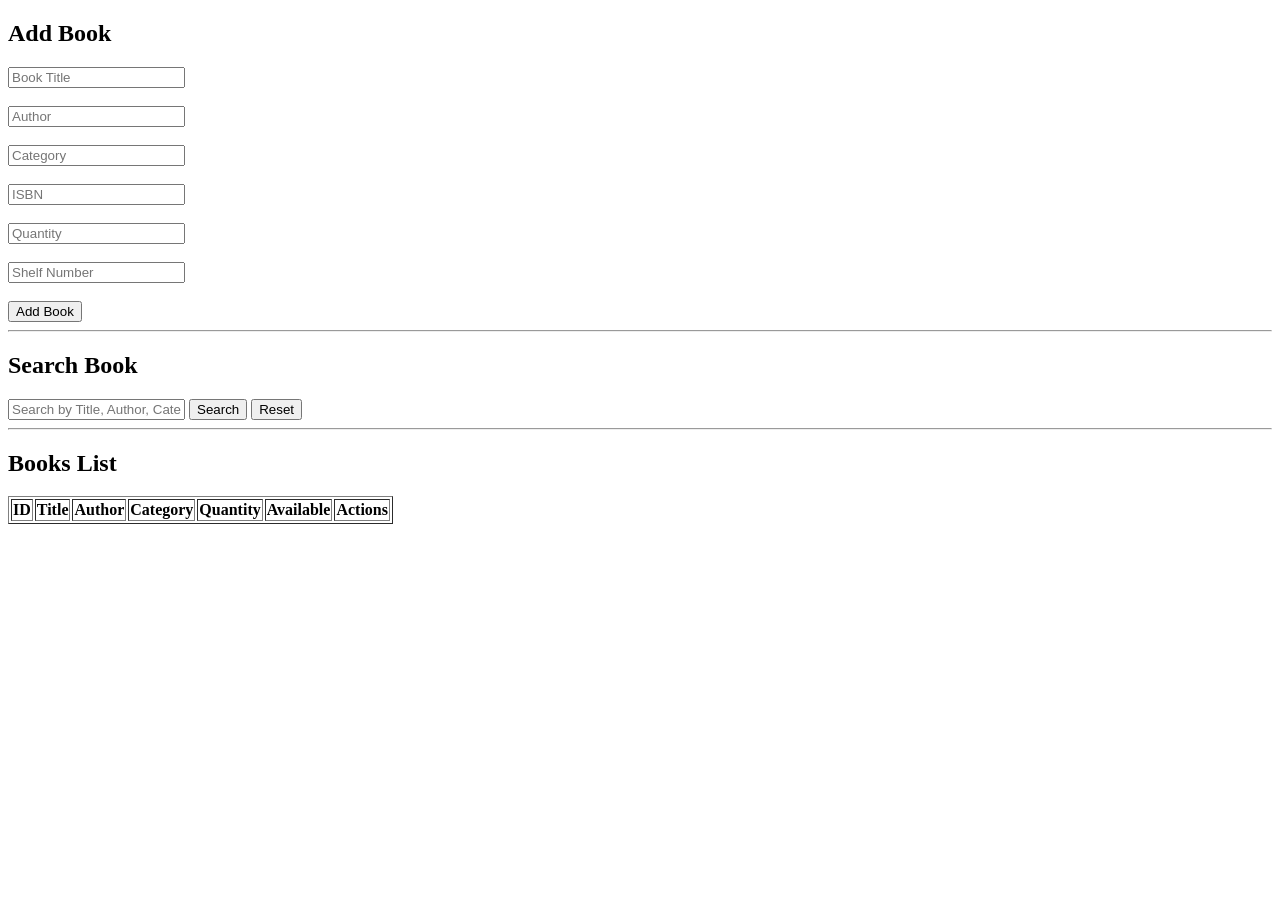
==== frontend/books.html @ e3973781 "Completed Admin Book Management Module" ====
<!DOCTYPE html>
<html>

<head>

<title>Books</title>

<link rel="stylesheet" href="css/style.css">

</head>

<body>

<h2>Add Book</h2>

<form id="bookForm">

<input
type="text"
id="title"
placeholder="Book Title"
required>

<br><br>

<input
type="text"
id="author"
placeholder="Author"
required>

<br><br>

<input
type="text"
id="category"
placeholder="Category"
required>

<br><br>

<input
type="text"
id="isbn"
placeholder="ISBN"
required>

<br><br>

<input
type="number"
id="quantity"
placeholder="Quantity"
required>

<br><br>

<input
type="text"
id="shelfNo"
placeholder="Shelf Number"
required>

<br><br>

<button type="submit">

Add Book

</button>

</form>

<hr>
<h2>Search Book</h2>

<input
type="text"
id="search"
placeholder="Search by Title, Author, Category or ISBN">

<button onclick="searchBook()">
Search
</button>

<button onclick="loadBooks()">
Reset
</button>

<hr>

<h2>Books List</h2>

<table border="1">

<thead>

<tr>

<th>ID</th>

<th>Title</th>

<th>Author</th>

<th>Category</th>

<th>Quantity</th>

<th>Available</th>

<th>Actions</th>

</tr>

</thead>

<tbody id="bookTable">

</tbody>

</table>

<script src="js/books.js"></script>

</body>

</html>
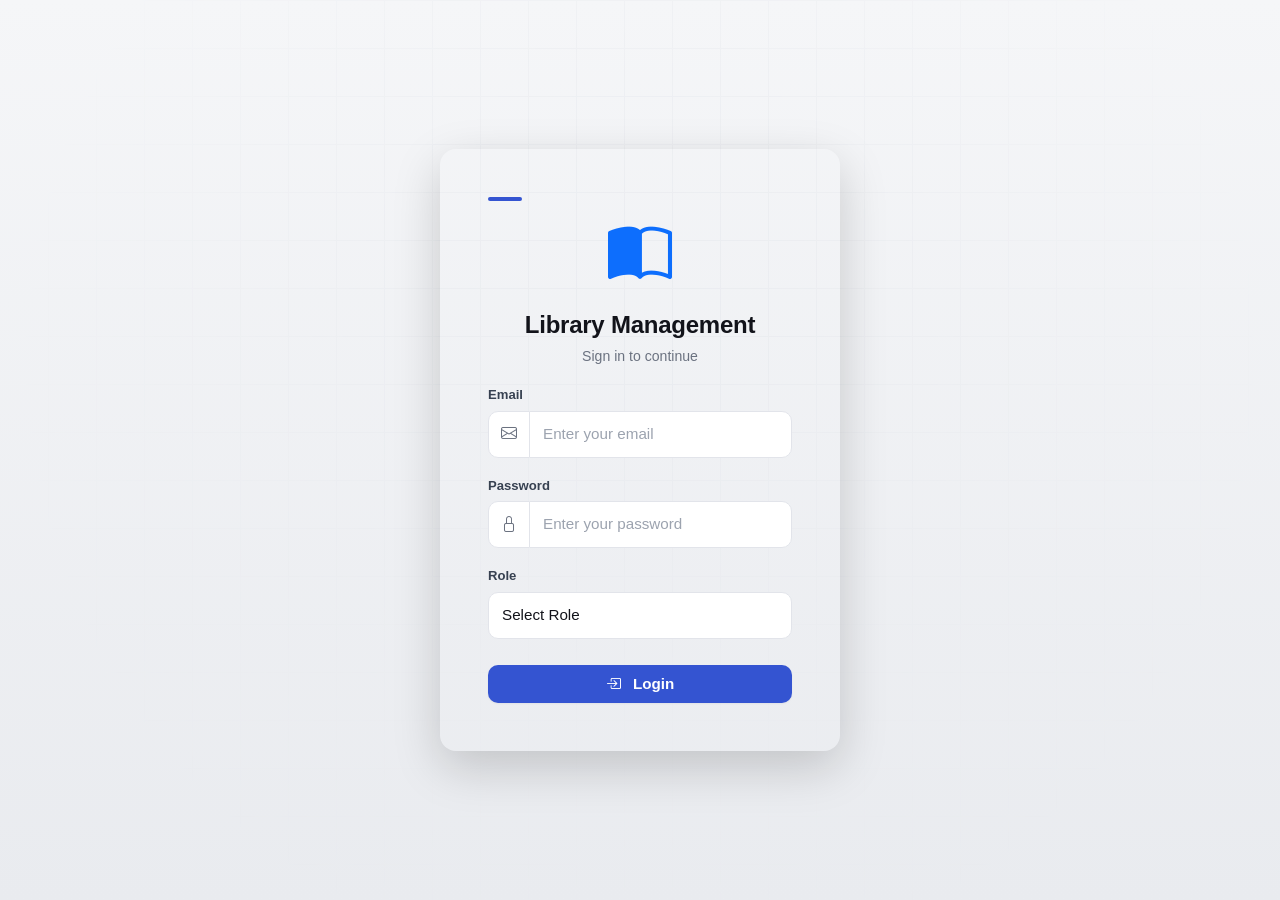
==== commit 167107a4: "styles-2" ====
--- a/frontend/books.html
+++ b/frontend/books.html
@@ -1,128 +1,269 @@
 <!DOCTYPE html>
-<html>
-
+<html lang="en">
 <head>
-
-<title>Books</title>
-
-<link rel="stylesheet" href="css/style.css">
-
+    <meta charset="UTF-8" />
+    <meta name="viewport" content="width=device-width, initial-scale=1.0" />
+    <title>Books Management · Library</title>
+    <link rel="stylesheet" href="css/books.css" />
+    <link href="https://fonts.googleapis.com/css2?family=Inter:wght@300;400;500;600;700;800;900&display=swap" rel="stylesheet" />
 </head>
-
 <body>
 
-<h2>Add Book</h2>
-
-<form id="bookForm">
-
-<input
-type="text"
-id="title"
-placeholder="Book Title"
-required>
-
-<br><br>
-
-<input
-type="text"
-id="author"
-placeholder="Author"
-required>
-
-<br><br>
-
-<input
-type="text"
-id="category"
-placeholder="Category"
-required>
-
-<br><br>
-
-<input
-type="text"
-id="isbn"
-placeholder="ISBN"
-required>
-
-<br><br>
-
-<input
-type="number"
-id="quantity"
-placeholder="Quantity"
-required>
-
-<br><br>
-
-<input
-type="text"
-id="shelfNo"
-placeholder="Shelf Number"
-required>
-
-<br><br>
-
-<button type="submit">
-
-Add Book
-
-</button>
-
-</form>
-
-<hr>
-<h2>Search Book</h2>
-
-<input
-type="text"
-id="search"
-placeholder="Search by Title, Author, Category or ISBN">
-
-<button onclick="searchBook()">
-Search
-</button>
-
-<button onclick="loadBooks()">
-Reset
-</button>
-
-<hr>
-
-<h2>Books List</h2>
-
-<table border="1">
-
-<thead>
-
-<tr>
-
-<th>ID</th>
-
-<th>Title</th>
-
-<th>Author</th>
-
-<th>Category</th>
-
-<th>Quantity</th>
-
-<th>Available</th>
-
-<th>Actions</th>
-
-</tr>
-
-</thead>
-
-<tbody id="bookTable">
-
-</tbody>
-
-</table>
-
-<script src="js/books.js"></script>
+    <!-- ===== NAVIGATION ===== -->
+    <nav class="navbar">
+        <div class="container">
+            <a href="index.html" class="nav-brand">
+                <div class="brand-logo">
+                    <svg width="40" height="40" viewBox="0 0 40 40" fill="none">
+                        <rect width="40" height="40" rx="10" fill="#2563eb"/>
+                        <path d="M13 28V16L20 21L27 16V28L20 33L13 28Z" fill="white" opacity="0.95"/>
+                        <path d="M20 21L27 16L20 11L13 16L20 21Z" fill="white" opacity="0.5"/>
+                        <circle cx="20" cy="20" r="4" fill="#2563eb"/>
+                    </svg>
+                </div>
+                <span class="brand-name">Lib<span>Flow</span></span>
+            </a>
+            <div class="nav-links">
+                <a href="admin-dashboard.html">Dashboard</a>
+                <a href="books.html" class="active">Books</a>
+                <a href="students.html">Students</a>
+                <a href="transactions.html">Transactions</a>
+                <a href="login.html" class="btn-login-nav" onclick="logout()">Logout</a>
+            </div>
+            <button class="mobile-menu-toggle" aria-label="Toggle menu">
+                <span></span><span></span><span></span>
+            </button>
+        </div>
+    </nav>
+
+    <!-- ===== BOOKS SECTION ===== -->
+    <section class="books-section">
+        <div class="container">
+            <div class="books-grid">
+                <!-- Add Book Panel -->
+                <div class="add-book-panel">
+                    <div class="panel-header">
+                        <h2>📚 Add New Book</h2>
+                        <p>Add books to your library collection</p>
+                    </div>
+
+                    <form id="bookForm" class="book-form">
+                        <div class="form-row">
+                            <div class="form-group">
+                                <label for="title">Book Title *</label>
+                                <input type="text" id="title" placeholder="Enter book title" required />
+                            </div>
+                            <div class="form-group">
+                                <label for="author">Author *</label>
+                                <input type="text" id="author" placeholder="Enter author name" required />
+                            </div>
+                        </div>
+
+                        <div class="form-row">
+                            <div class="form-group">
+                                <label for="category">Category *</label>
+                                <select id="category" required>
+                                    <option value="">Select Category</option>
+                                    <option value="Fiction">Fiction</option>
+                                    <option value="Non-Fiction">Non-Fiction</option>
+                                    <option value="Science">Science</option>
+                                    <option value="Technology">Technology</option>
+                                    <option value="Mathematics">Mathematics</option>
+                                    <option value="History">History</option>
+                                    <option value="Literature">Literature</option>
+                                    <option value="Philosophy">Philosophy</option>
+                                    <option value="Psychology">Psychology</option>
+                                    <option value="Education">Education</option>
+                                </select>
+                            </div>
+                            <div class="form-group">
+                                <label for="isbn">ISBN *</label>
+                                <input type="text" id="isbn" placeholder="Enter ISBN number" required />
+                            </div>
+                        </div>
+
+                        <div class="form-row">
+                            <div class="form-group">
+                                <label for="quantity">Quantity *</label>
+                                <input type="number" id="quantity" placeholder="Enter quantity" min="1" required />
+                            </div>
+                            <div class="form-group">
+                                <label for="shelfNo">Shelf Number *</label>
+                                <input type="text" id="shelfNo" placeholder="e.g., A-12" required />
+                            </div>
+                        </div>
+
+                        <div class="form-actions">
+                            <button type="submit" class="btn-primary">
+                                <svg width="20" height="20" viewBox="0 0 20 20" fill="none">
+                                    <path d="M4.1665 10H15.8332" stroke="currentColor" stroke-width="2" stroke-linecap="round"/>
+                                    <path d="M11.6665 5L15.8332 10L11.6665 15" stroke="currentColor" stroke-width="2" stroke-linecap="round"/>
+                                </svg>
+                                Add Book
+                            </button>
+                            <button type="reset" class="btn-secondary">Clear</button>
+                        </div>
+                    </form>
+                </div>
+
+                <!-- Search & Books List Panel -->
+                <div class="books-list-panel">
+                    <div class="panel-header">
+                        <h2>📖 Book Collection</h2>
+                        <p>Manage your library books</p>
+                    </div>
+
+                    <!-- Search Section -->
+                    <div class="search-section">
+                        <div class="search-wrapper">
+                            <input type="text" id="search" placeholder="Search by title, author, category or ISBN..." />
+                            <button onclick="searchBook()" class="btn-search">
+                                <svg width="20" height="20" viewBox="0 0 20 20" fill="none">
+                                    <circle cx="9" cy="9" r="6" stroke="currentColor" stroke-width="2"/>
+                                    <path d="M13.5 13.5L17.5 17.5" stroke="currentColor" stroke-width="2" stroke-linecap="round"/>
+                                </svg>
+                                Search
+                            </button>
+                            <button onclick="loadBooks()" class="btn-reset">Reset</button>
+                        </div>
+                        <div class="book-stats">
+                            <span id="totalBooksDisplay">Total: 0 books</span>
+                            <span id="availableBooksDisplay">Available: 0</span>
+                        </div>
+                    </div>
+
+                    <!-- Books Table -->
+                    <div class="table-wrapper">
+                        <table class="books-table">
+                            <thead>
+                                <tr>
+                                    <th>ID</th>
+                                    <th>Title</th>
+                                    <th>Author</th>
+                                    <th>Category</th>
+                                    <th>Qty</th>
+                                    <th>Available</th>
+                                    <th>Actions</th>
+                                </tr>
+                            </thead>
+                            <tbody id="bookTable">
+                                <!-- Books will be loaded here -->
+                            </tbody>
+                        </table>
+                    </div>
+                </div>
+            </div>
+        </div>
+    </section>
+
+    <!-- ===== FOOTER ===== -->
+    <footer class="main-footer">
+        <div class="container">
+            <div class="footer-grid">
+                <div class="footer-brand">
+                    <div class="brand-logo">
+                        <svg width="40" height="40" viewBox="0 0 40 40" fill="none">
+                            <rect width="40" height="40" rx="10" fill="#2563eb"/>
+                            <path d="M13 28V16L20 21L27 16V28L20 33L13 28Z" fill="white" opacity="0.95"/>
+                            <path d="M20 21L27 16L20 11L13 16L20 21Z" fill="white" opacity="0.5"/>
+                            <circle cx="20" cy="20" r="4" fill="#2563eb"/>
+                        </svg>
+                    </div>
+                    <span class="brand-name">Lib<span>Flow</span></span>
+                    <p>Book Management · Library System</p>
+                </div>
+                <div class="footer-links-group">
+                    <h4>Quick Links</h4>
+                    <a href="admin-dashboard.html">Dashboard</a>
+                    <a href="books.html">Manage Books</a>
+                    <a href="students.html">Students</a>
+                    <a href="transactions.html">Transactions</a>
+                </div>
+                <div class="footer-links-group">
+                    <h4>Support</h4>
+                    <a href="#">Help Center</a>
+                    <a href="#">Documentation</a>
+                    <a href="#">Privacy Policy</a>
+                    <a href="#">Terms of Service</a>
+                </div>
+            </div>
+            <div class="footer-bottom">
+                <p>&copy; 2026 LibFlow. All rights reserved.</p>
+            </div>
+        </div>
+    </footer>
+
+    <script src="js/books.js"></script>
+    <script>
+        // Mobile menu toggle
+        document.querySelector('.mobile-menu-toggle')?.addEventListener('click', function() {
+            document.querySelector('.nav-links').classList.toggle('active');
+            this.classList.toggle('active');
+        });
+
+        // Navbar scroll effect
+        window.addEventListener('scroll', function() {
+            const navbar = document.querySelector('.navbar');
+            if (window.scrollY > 20) {
+                navbar.classList.add('scrolled');
+            } else {
+                navbar.classList.remove('scrolled');
+            }
+        });
+
+        // Logout function
+        function logout() {
+            if (confirm('Are you sure you want to logout?')) {
+                window.location.href = 'login.html';
+            }
+        }
+
+        // Update book stats
+        function updateBookStats() {
+            const rows = document.querySelectorAll('#bookTable tr');
+            let total = 0;
+            let available = 0;
+            
+            rows.forEach(row => {
+                const cells = row.querySelectorAll('td');
+                if (cells.length > 0) {
+                    const qty = parseInt(cells[4]?.textContent) || 0;
+                    const avail = parseInt(cells[5]?.textContent) || 0;
+                    total += qty;
+                    available += avail;
+                }
+            });
+            
+            document.getElementById('totalBooksDisplay').textContent = `Total: ${total} books`;
+            document.getElementById('availableBooksDisplay').textContent = `Available: ${available}`;
+        }
+
+        // Override loadBooks to update stats
+        const originalLoadBooks = window.loadBooks;
+        window.loadBooks = function() {
+            if (originalLoadBooks) {
+                originalLoadBooks();
+                setTimeout(updateBookStats, 100);
+            }
+        };
+
+        // Override searchBook to update stats
+        const originalSearchBook = window.searchBook;
+        window.searchBook = function() {
+            if (originalSearchBook) {
+                originalSearchBook();
+                setTimeout(updateBookStats, 100);
+            }
+        };
+
+        // Initialize
+        document.addEventListener('DOMContentLoaded', function() {
+            if (typeof loadBooks === 'function') {
+                loadBooks();
+                setTimeout(updateBookStats, 200);
+            }
+        });
+    </script>
 
 </body>
-
-</html>
+</html>
--- a/frontend/css/books.css
+++ b/frontend/css/books.css
@@ -0,0 +1,539 @@
+/* ==========================================================================
+   1. DESIGN SYSTEM VARIABLES & RESET
+   ========================================================================== */
+:root {
+    --primary: #2563eb;
+    --primary-hover: #1d4ed8;
+    --primary-light: #eff6ff;
+    --success: #10b981;
+    --danger: #ef4444;
+    --danger-hover: #dc2626;
+    --dark: #0f172a;
+    --text-main: #334155;
+    --text-muted: #64748b;
+    --bg-main: #f8fafc;
+    --bg-card: #ffffff;
+    --border: #e2e8f0;
+    --radius-sm: 6px;
+    --radius-md: 10px;
+    --radius-lg: 16px;
+    --shadow-sm: 0 1px 3px rgba(0, 0, 0, 0.05);
+    --shadow-md: 0 4px 6px -1px rgba(0, 0, 0, 0.05), 0 2px 4px -1px rgba(0, 0, 0, 0.03);
+    --shadow-lg: 0 10px 15px -3px rgba(0, 0, 0, 0.04), 0 4px 6px -4px rgba(0, 0, 0, 0.02);
+    --transition: all 0.25s cubic-bezier(0.4, 0, 0.2, 1);
+}
+
+* {
+    margin: 0;
+    padding: 0;
+    box-sizing: border-box;
+}
+
+body {
+    font-family: 'Inter', sans-serif;
+    background-color: var(--bg-main);
+    color: var(--text-main);
+    line-height: 1.5;
+    -webkit-font-smoothing: antialiased;
+}
+
+.container {
+    width: 100%;
+    max-width: 1280px;
+    margin: 0 auto;
+    padding: 0 1.5rem;
+}
+
+/* ==========================================================================
+   2. NAVIGATION BAR
+   ========================================================================== */
+.navbar {
+    background-color: var(--bg-card);
+    border-bottom: 1px solid var(--border);
+    position: sticky;
+    top: 0;
+    z-index: 100;
+    height: 70px;
+    display: flex;
+    align-items: center;
+    transition: var(--transition);
+}
+
+.navbar.scrolled {
+    box-shadow: var(--shadow-md);
+}
+
+.navbar .container {
+    display: flex;
+    justify-content: space-between;
+    align-items: center;
+}
+
+.nav-brand {
+    display: flex;
+    align-items: center;
+    gap: 0.75rem;
+    text-decoration: none;
+}
+
+.brand-name {
+    font-size: 1.25rem;
+    font-weight: 700;
+    color: var(--dark);
+    letter-spacing: -0.025em;
+}
+
+.brand-name span {
+    color: var(--primary);
+}
+
+.nav-links {
+    display: flex;
+    align-items: center;
+    gap: 1.5rem;
+}
+
+.nav-links a {
+    text-decoration: none;
+    color: var(--text-muted);
+    font-weight: 500;
+    font-size: 0.95rem;
+    padding: 0.5rem 0.75rem;
+    border-radius: var(--radius-sm);
+    transition: var(--transition);
+}
+
+.nav-links a:hover:not(.btn-login-nav) {
+    color: var(--primary);
+    background-color: var(--primary-light);
+}
+
+.nav-links a.active {
+    color: var(--primary);
+    background-color: var(--primary-light);
+    font-weight: 600;
+}
+
+.nav-links .btn-login-nav {
+    color: var(--danger);
+    background-color: #fef2f2;
+    border: 1px solid #fee2e2;
+}
+
+.nav-links .btn-login-nav:hover {
+    background-color: var(--danger);
+    color: white;
+}
+
+.mobile-menu-toggle {
+    display: none;
+    background: none;
+    border: none;
+    cursor: pointer;
+    flex-direction: column;
+    gap: 5px;
+}
+
+.mobile-menu-toggle span {
+    width: 24px;
+    height: 2px;
+    background-color: var(--dark);
+    transition: var(--transition);
+}
+
+/* ==========================================================================
+   3. MAIN LAYOUT GRID
+   ========================================================================== */
+.books-section {
+    padding: 3rem 0;
+}
+
+.books-grid {
+    display: grid;
+    grid-template-columns: 380px 1fr;
+    gap: 2rem;
+    align-items: start;
+}
+
+/* Common Panels Card Styling */
+.add-book-panel, .books-list-panel {
+    background-color: var(--bg-card);
+    border: 1px solid var(--border);
+    border-radius: var(--radius-lg);
+    box-shadow: var(--shadow-sm);
+    overflow: hidden;
+}
+
+.panel-header {
+    padding: 1.5rem;
+    border-bottom: 1px solid var(--border);
+}
+
+.panel-header h2 {
+    font-size: 1.25rem;
+    font-weight: 700;
+    color: var(--dark);
+    margin-bottom: 0.25rem;
+}
+
+.panel-header p {
+    font-size: 0.875rem;
+    color: var(--text-muted);
+}
+
+/* ==========================================================================
+   4. FORM ELEMENTS
+   ========================================================================== */
+.book-form {
+    padding: 1.5rem;
+    display: flex;
+    flex-direction: column;
+    gap: 1.25rem;
+}
+
+.form-row {
+    display: flex;
+    gap: 1rem;
+}
+
+.form-group {
+    flex: 1;
+    display: flex;
+    flex-direction: column;
+    gap: 0.5rem;
+}
+
+.form-group label {
+    font-size: 0.85rem;
+    font-weight: 600;
+    color: var(--text-main);
+}
+
+.form-group input,
+.form-group select {
+    width: 100%;
+    padding: 0.65rem 0.85rem;
+    font-family: inherit;
+    font-size: 0.9rem;
+    border: 1px solid var(--border);
+    border-radius: var(--radius-md);
+    background-color: #fff;
+    color: var(--dark);
+    transition: var(--transition);
+}
+
+.form-group input:focus,
+.form-group select:focus {
+    outline: none;
+    border-color: var(--primary);
+    box-shadow: 0 0 0 3px rgba(37, 99, 235, 0.15);
+}
+
+.form-group input::placeholder {
+    color: #cbd5e1;
+}
+
+.form-actions {
+    display: flex;
+    gap: 0.75rem;
+    margin-top: 0.5rem;
+}
+
+/* BUTTONS */
+button {
+    cursor: pointer;
+    font-family: inherit;
+    font-weight: 500;
+    display: inline-flex;
+    align-items: center;
+    justify-content: center;
+    gap: 0.5rem;
+    transition: var(--transition);
+}
+
+.btn-primary {
+    flex: 2;
+    background-color: var(--primary);
+    color: white;
+    border: none;
+    padding: 0.75rem 1rem;
+    border-radius: var(--radius-md);
+    font-weight: 600;
+    font-size: 0.95rem;
+}
+
+.btn-primary:hover {
+    background-color: var(--primary-hover);
+}
+
+.btn-secondary {
+    flex: 1;
+    background-color: transparent;
+    color: var(--text-muted);
+    border: 1px solid var(--border);
+    padding: 0.75rem 1rem;
+    border-radius: var(--radius-md);
+}
+
+.btn-secondary:hover {
+    background-color: #f1f5f9;
+    color: var(--dark);
+}
+
+/* ==========================================================================
+   5. SEARCH & STATISTICS SECTION
+   ========================================================================== */
+.search-section {
+    padding: 1.5rem;
+    background-color: #fafafa;
+    border-bottom: 1px solid var(--border);
+    display: flex;
+    flex-direction: column;
+    gap: 1rem;
+}
+
+.search-wrapper {
+    display: flex;
+    gap: 0.5rem;
+}
+
+.search-wrapper input {
+    flex: 1;
+    padding: 0.65rem 1rem;
+    font-family: inherit;
+    font-size: 0.9rem;
+    border: 1px solid var(--border);
+    border-radius: var(--radius-md);
+    background-color: #fff;
+    transition: var(--transition);
+}
+
+.search-wrapper input:focus {
+    outline: none;
+    border-color: var(--primary);
+}
+
+.btn-search {
+    background-color: var(--dark);
+    color: white;
+    border: none;
+    padding: 0 1.25rem;
+    border-radius: var(--radius-md);
+    font-size: 0.9rem;
+}
+
+.btn-search:hover {
+    background-color: #1e293b;
+}
+
+.btn-reset {
+    background-color: white;
+    border: 1px solid var(--border);
+    color: var(--text-main);
+    padding: 0 1rem;
+    border-radius: var(--radius-md);
+    font-size: 0.9rem;
+}
+
+.btn-reset:hover {
+    background-color: #f1f5f9;
+}
+
+.book-stats {
+    display: flex;
+    gap: 1rem;
+}
+
+.book-stats span {
+    font-size: 0.85rem;
+    font-weight: 600;
+    padding: 0.35rem 0.75rem;
+    border-radius: 20px;
+}
+
+#totalBooksDisplay {
+    background-color: #f1f5f9;
+    color: var(--text-muted);
+}
+
+#availableBooksDisplay {
+    background-color: #ecfdf5;
+    color: var(--success);
+}
+
+/* ==========================================================================
+   6. DATA TABLE STYLING
+   ========================================================================== */
+.table-wrapper {
+    overflow-x: auto;
+}
+
+.books-table {
+    width: 100%;
+    border-collapse: collapse;
+    text-align: left;
+    font-size: 0.9rem;
+}
+
+.books-table th {
+    background-color: #f8fafc;
+    color: var(--text-muted);
+    font-weight: 600;
+    text-transform: uppercase;
+    font-size: 0.75rem;
+    letter-spacing: 0.05em;
+    padding: 1rem 1.5rem;
+    border-bottom: 1px solid var(--border);
+}
+
+.books-table td {
+    padding: 1rem 1.5rem;
+    border-bottom: 1px solid var(--border);
+    color: var(--text-main);
+}
+
+.books-table tr:last-child td {
+    border-bottom: none;
+}
+
+.books-table tr:hover td {
+    background-color: #f8fafc;
+}
+
+/* Table Inline Action Badges/Buttons */
+.books-table .btn-edit {
+    color: var(--primary);
+    background: none;
+    border: none;
+    font-weight: 600;
+    font-size: 0.85rem;
+    margin-right: 0.75rem;
+}
+
+.books-table .btn-delete {
+    color: var(--danger);
+    background: none;
+    border: none;
+    font-weight: 600;
+    font-size: 0.85rem;
+}
+
+.books-table .btn-edit:hover, 
+.books-table .btn-delete:hover {
+    text-decoration: underline;
+}
+
+/* ==========================================================================
+   7. FOOTER SECTION
+   ========================================================================== */
+.main-footer {
+    background-color: var(--dark);
+    color: #94a3b8;
+    padding: 4rem 0 2rem 0;
+    margin-top: 5rem;
+}
+
+.footer-grid {
+    display: grid;
+    grid-template-columns: 2fr 1fr 1fr;
+    gap: 4rem;
+    margin-bottom: 3rem;
+}
+
+.footer-brand .brand-name {
+    color: white;
+    margin-top: 0.5rem;
+    display: inline-block;
+}
+
+.footer-brand p {
+    margin-top: 0.5rem;
+    font-size: 0.875rem;
+}
+
+.footer-links-group h4 {
+    color: white;
+    font-size: 0.95rem;
+    font-weight: 600;
+    margin-bottom: 1.25rem;
+}
+
+.footer-links-group a {
+    display: block;
+    color: #94a3b8;
+    text-decoration: none;
+    font-size: 0.9rem;
+    margin-bottom: 0.75rem;
+    transition: var(--transition);
+}
+
+.footer-links-group a:hover {
+    color: white;
+}
+
+.footer-bottom {
+    border-top: 1px solid #334155;
+    padding-top: 1.5rem;
+    text-align: center;
+    font-size: 0.85rem;
+}
+
+/* ==========================================================================
+   8. RESPONSIVE DESIGN BREAKPOINTS
+   ========================================================================== */
+@media (max-width: 1024px) {
+    .books-grid {
+        grid-template-columns: 1fr;
+    }
+    .footer-grid {
+        grid-template-columns: 1fr 1fr;
+        gap: 2rem;
+    }
+}
+
+@media (max-width: 768px) {
+    .mobile-menu-toggle {
+        display: flex;
+    }
+    
+    .nav-links {
+        display: none;
+        position: absolute;
+        top: 70px;
+        left: 0;
+        width: 100%;
+        background-color: var(--bg-card);
+        flex-direction: column;
+        padding: 1.5rem;
+        box-shadow: var(--shadow-lg);
+        border-bottom: 1px solid var(--border);
+        gap: 1rem;
+    }
+    
+    .nav-links.active {
+        display: flex;
+    }
+    
+    .form-row {
+        flex-direction: column;
+    }
+    
+    .search-wrapper {
+        flex-direction: column;
+    }
+    
+    .footer-grid {
+        grid-template-columns: 1fr;
+    }
+    
+    /* Animation for burger menu toggle */
+    .mobile-menu-toggle.active span:nth-child(1) {
+        transform: translateY(7px) rotate(45deg);
+    }
+    .mobile-menu-toggle.active span:nth-child(2) {
+        opacity: 0;
+    }
+    .mobile-menu-toggle.active span:nth-child(3) {
+        transform: translateY(-7px) rotate(-45deg);
+    }
+}
